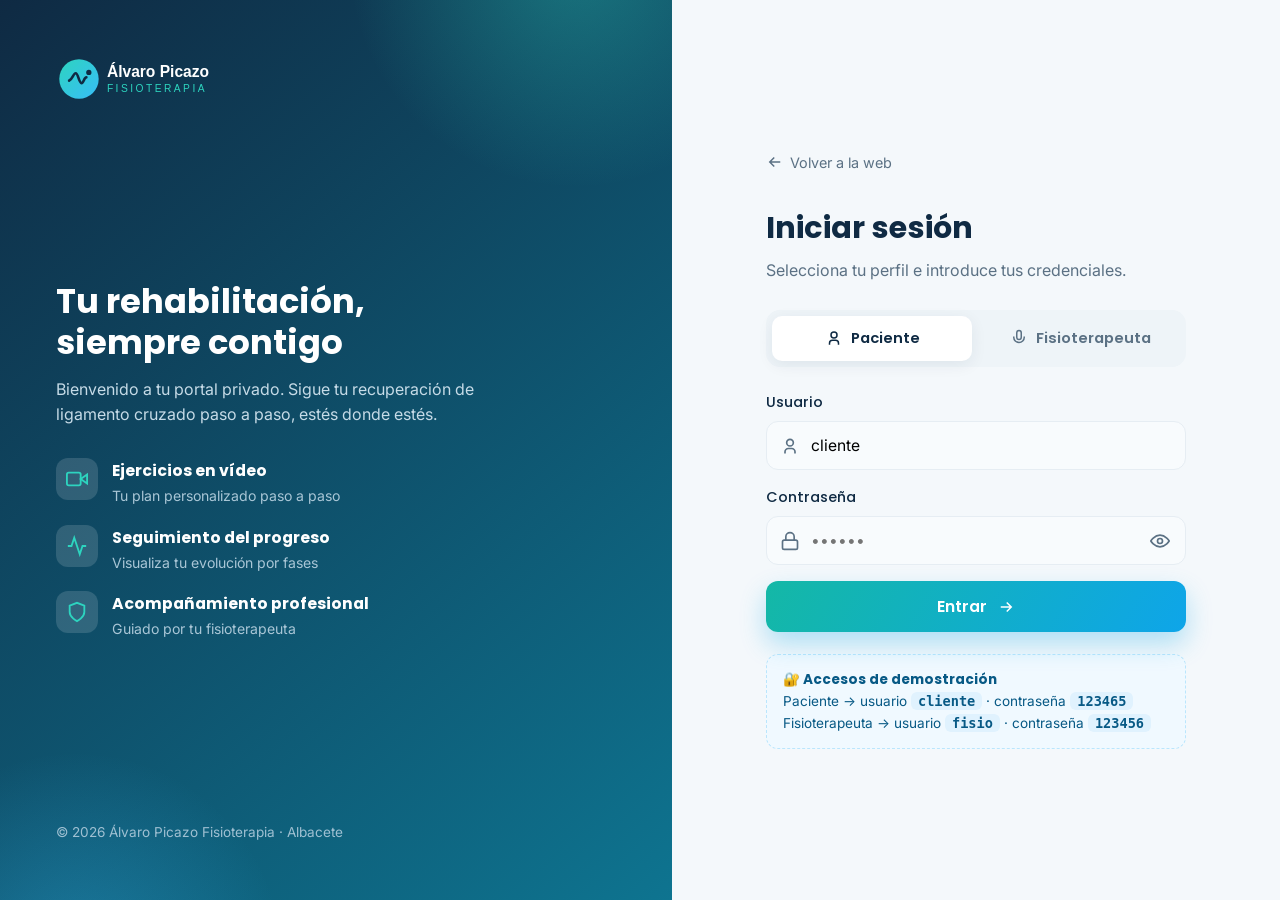
==== admin.html @ 6f391c66 "Web profesional + Portal del paciente para Álvaro Picazo Fisioterapia - Landing moderna y responsive" ====
<!DOCTYPE html>
<html lang="es">
<head>
  <meta charset="UTF-8" />
  <meta name="viewport" content="width=device-width, initial-scale=1.0" />
  <title>Panel del Fisioterapeuta | Álvaro Picazo</title>
  <meta name="robots" content="noindex, nofollow" />
  <link rel="icon" type="image/svg+xml" href="img/favicon.svg" />
  <meta name="theme-color" content="#0f2a43" />
  <link rel="preconnect" href="https://fonts.googleapis.com" />
  <link rel="preconnect" href="https://fonts.gstatic.com" crossorigin />
  <link href="https://fonts.googleapis.com/css2?family=Inter:wght@400;500;600&family=Poppins:wght@500;600;700;800&display=swap" rel="stylesheet" />
  <link rel="stylesheet" href="css/portal.css" />
</head>
<body>
  <div class="sidebar-back" id="sidebarBack"></div>
  <div class="app">
    <!-- ===== Sidebar ===== -->
    <aside class="sidebar" id="sidebar">
      <a href="index.html" class="brand"><img src="img/logo-light.svg" alt="Álvaro Picazo Fisioterapia" /></a>
      <nav class="side-nav" id="sideNav">
        <button data-view="resumen" class="active">
          <svg viewBox="0 0 24 24" fill="none" stroke="currentColor" stroke-width="2"><rect x="3" y="3" width="7" height="9"/><rect x="14" y="3" width="7" height="5"/><rect x="14" y="12" width="7" height="9"/><rect x="3" y="16" width="7" height="5"/></svg>
          Panel general
        </button>
        <button data-view="pacientes">
          <svg viewBox="0 0 24 24" fill="none" stroke="currentColor" stroke-width="2"><path d="M17 21v-2a4 4 0 00-4-4H5a4 4 0 00-4 4v2"/><circle cx="9" cy="7" r="4"/><path d="M23 21v-2a4 4 0 00-3-3.87M16 3.13a4 4 0 010 7.75"/></svg>
          Pacientes
        </button>
        <button data-view="videos">
          <svg viewBox="0 0 24 24" fill="none" stroke="currentColor" stroke-width="2"><path d="M23 7l-7 5 7 5V7z"/><rect x="1" y="5" width="15" height="14" rx="2"/></svg>
          Vídeos / ejercicios
        </button>
        <button data-view="mensajes">
          <svg viewBox="0 0 24 24" fill="none" stroke="currentColor" stroke-width="2"><path d="M21 15a2 2 0 01-2 2H7l-4 4V5a2 2 0 012-2h14a2 2 0 012 2z"/></svg>
          Mensajes
        </button>
      </nav>
      <div class="side-foot">
        <div class="side-user">
          <div class="av" id="userAv">A</div>
          <div><strong id="userName">Álvaro</strong><span id="userLabel">Fisioterapeuta</span></div>
        </div>
        <button class="logout-btn" id="logoutBtn">
          <svg viewBox="0 0 24 24" fill="none" stroke="currentColor" stroke-width="2"><path d="M9 21H5a2 2 0 01-2-2V5a2 2 0 012-2h4M16 17l5-5-5-5M21 12H9"/></svg>
          Cerrar sesión
        </button>
      </div>
    </aside>

    <!-- ===== Main ===== -->
    <main class="main">
      <div class="topbar">
        <div style="display:flex;align-items:center;gap:14px;">
          <button class="mobile-toggle" id="mobileToggle" aria-label="Menú">
            <svg viewBox="0 0 24 24" fill="none" stroke="currentColor" stroke-width="2"><path d="M3 12h18M3 6h18M3 18h18"/></svg>
          </button>
          <div>
            <h1 id="viewTitle">Panel general</h1>
            <span class="greet" id="greet">Bienvenido</span>
          </div>
        </div>
        <div class="topbar-actions">
          <button class="btn btn--light btn--sm" id="resetBtn" title="Restaurar datos de demostración">
            <svg viewBox="0 0 24 24" fill="none" stroke="currentColor" stroke-width="2" style="width:16px;height:16px;"><path d="M23 4v6h-6M1 20v-6h6"/><path d="M3.5 9a9 9 0 0114.9-3.4L23 10M1 14l4.6 4.4A9 9 0 0020.5 15"/></svg>
            Restaurar demo
          </button>
        </div>
      </div>

      <!-- ===== Vista: Panel general ===== -->
      <section class="view active" id="view-resumen">
        <div class="grid grid-4" style="margin-bottom:20px;">
          <div class="stat-card">
            <div class="sc-ic"><svg viewBox="0 0 24 24" fill="none" stroke-width="2"><path d="M17 21v-2a4 4 0 00-4-4H5a4 4 0 00-4 4v2"/><circle cx="9" cy="7" r="4"/></svg></div>
            <div class="sc-val" id="kpiPatients">0</div>
            <div class="sc-label">Pacientes activos</div>
          </div>
          <div class="stat-card alt3">
            <div class="sc-ic"><svg viewBox="0 0 24 24" fill="none" stroke-width="2"><path d="M23 7l-7 5 7 5V7z"/><rect x="1" y="5" width="15" height="14" rx="2"/></svg></div>
            <div class="sc-val" id="kpiVideos">0</div>
            <div class="sc-label">Vídeos publicados</div>
          </div>
          <div class="stat-card alt">
            <div class="sc-ic"><svg viewBox="0 0 24 24" fill="none" stroke-width="2"><rect x="3" y="4" width="18" height="18" rx="2"/><path d="M16 2v4M8 2v4M3 10h18"/></svg></div>
            <div class="sc-val" id="kpiSessions">0</div>
            <div class="sc-label">Sesiones esta semana</div>
          </div>
          <div class="stat-card alt2">
            <div class="sc-ic"><svg viewBox="0 0 24 24" fill="none" stroke-width="2"><path d="M22 11.08V12a10 10 0 11-5.93-9.14"/><path d="M22 4L12 14.01l-3-3"/></svg></div>
            <div class="sc-val" id="kpiNew">0</div>
            <div class="sc-label">Altas próximas</div>
          </div>
        </div>

        <div class="panel">
          <div class="panel-head">
            <div><h3>Pacientes recientes</h3><span class="panel-sub">Seguimiento de la actividad</span></div>
            <button class="btn btn--primary btn--sm" data-goto="videos">+ Subir vídeo</button>
          </div>
          <div style="overflow-x:auto;">
            <table class="tbl" id="recentTable">
              <thead><tr><th>Paciente</th><th>Lesión</th><th>Fase</th><th>Progreso</th><th>Estado</th></tr></thead>
              <tbody></tbody>
            </table>
          </div>
        </div>
      </section>

      <!-- ===== Vista: Pacientes ===== -->
      <section class="view" id="view-pacientes">
        <div class="panel">
          <div class="panel-head"><h3>Todos los pacientes</h3></div>
          <div style="overflow-x:auto;">
            <table class="tbl" id="patientsTable">
              <thead><tr><th>Paciente</th><th>Lesión</th><th>Fase</th><th>Progreso</th><th>Última visita</th><th>Estado</th></tr></thead>
              <tbody></tbody>
            </table>
          </div>
        </div>
      </section>

      <!-- ===== Vista: Vídeos ===== -->
      <section class="view" id="view-videos">
        <div class="grid grid-2" style="align-items:start;">
          <div class="panel">
            <h3>Subir nuevo ejercicio</h3>
            <p class="panel-sub">Sube un vídeo desde tu dispositivo o enlaza uno de YouTube.</p>

            <div class="frm">
              <label>Fuente del vídeo</label>
              <div class="filters" id="srcTabs" style="margin-bottom:16px;">
                <button type="button" class="active" data-src="youtube">YouTube</button>
                <button type="button" data-src="file">Subir archivo</button>
                <button type="button" data-src="url">Enlace directo</button>
              </div>

              <div id="srcYoutube">
                <label>ID o URL de YouTube</label>
                <input type="text" id="ytInput" placeholder="https://youtube.com/watch?v=XXXX o el ID" />
              </div>
              <div id="srcFile" style="display:none;">
                <div class="upload-zone" id="uploadZone">
                  <svg viewBox="0 0 24 24" fill="none" stroke-width="2"><path d="M21 15v4a2 2 0 01-2 2H5a2 2 0 01-2-2v-4M17 8l-5-5-5 5M12 3v12"/></svg>
                  <strong>Haz clic o arrastra un vídeo aquí</strong>
                  <span id="fileName">MP4, WebM · máx. recomendado 50 MB</span>
                  <input type="file" id="fileInput" accept="video/*" hidden />
                </div>
              </div>
              <div id="srcUrl" style="display:none;">
                <label>URL del vídeo (.mp4)</label>
                <input type="text" id="urlInput" placeholder="https://.../ejercicio.mp4" />
              </div>

              <label style="margin-top:16px;">Título del ejercicio</label>
              <input type="text" id="vTitle" placeholder="Ej. Sentadilla parcial con apoyo" />

              <div class="form-row">
                <div>
                  <label>Fase</label>
                  <select id="vPhase">
                    <option value="1">Fase 1 — Aguda / preoperatoria</option>
                    <option value="2">Fase 2 — Recuperación temprana</option>
                    <option value="3">Fase 3 — Fortalecimiento</option>
                    <option value="4">Fase 4 — Vuelta al deporte</option>
                  </select>
                </div>
                <div>
                  <label>Categoría</label>
                  <select id="vCategory">
                    <option>Movilidad</option><option>Fuerza</option>
                    <option>Propiocepción</option><option>Pliometría</option>
                    <option>Estiramiento</option><option>Cardio</option>
                  </select>
                </div>
              </div>
              <div class="form-row">
                <div><label>Duración</label><input type="text" id="vDuration" placeholder="Ej. 5 min" /></div>
                <div><label>Series / repeticiones</label><input type="text" id="vReps" placeholder="Ej. 3 series x 12 rep" /></div>
              </div>

              <label>Descripción</label>
              <textarea id="vDesc" placeholder="Indicaciones para el paciente..."></textarea>

              <button class="btn btn--primary btn--block" id="publishBtn">
                <svg viewBox="0 0 24 24" fill="none" stroke="currentColor" stroke-width="2"><path d="M12 5v14M5 12h14"/></svg>
                Publicar ejercicio
              </button>
            </div>
          </div>

          <div class="panel">
            <div class="panel-head"><h3>Vídeos publicados</h3><span class="pill info" id="videoCount">0</span></div>
            <div class="notice">
              <svg viewBox="0 0 24 24" fill="none" stroke-width="2"><circle cx="12" cy="12" r="10"/><path d="M12 16v-4M12 8h.01"/></svg>
              <span>Los vídeos subidos como <strong>archivo</strong> se guardan en este navegador (demo). Para producción se conectaría un servidor o almacenamiento en la nube.</span>
            </div>
            <div class="ex-grid" id="adminVideos" style="grid-template-columns:1fr;"></div>
          </div>
        </div>
      </section>

      <!-- ===== Vista: Mensajes ===== -->
      <section class="view" id="view-mensajes">
        <div class="panel">
          <div class="panel-head"><h3>Conversación con María García</h3><span class="pill ok">Paciente activa</span></div>
          <div id="chatBox" style="display:flex;flex-direction:column;gap:12px;max-height:420px;overflow-y:auto;padding:6px 0;margin-bottom:18px;"></div>
          <div style="display:flex;gap:10px;">
            <input type="text" id="chatInput" placeholder="Responder al paciente..." style="flex:1;padding:13px 15px;border:1.5px solid var(--line);border-radius:12px;font-family:inherit;background:#f8fbfd;" />
            <button class="btn btn--primary" id="chatSend">Enviar</button>
          </div>
        </div>
      </section>
    </main>
  </div>

  <!-- Modal de vídeo -->
  <div class="modal-back" id="videoModal">
    <div class="modal">
      <div class="modal-head">
        <h3 id="modalTitle">Ejercicio</h3>
        <button class="modal-close" id="modalClose" aria-label="Cerrar"><svg viewBox="0 0 24 24" fill="none" stroke="currentColor" stroke-width="2"><path d="M18 6L6 18M6 6l12 12"/></svg></button>
      </div>
      <div class="modal-body">
        <div class="modal-video" id="modalVideo"></div>
        <p id="modalDesc" style="color:var(--muted);"></p>
        <div class="ex-meta" id="modalMeta" style="margin-top:14px;"></div>
      </div>
    </div>
  </div>

  <div class="toast" id="toast"><svg viewBox="0 0 24 24" fill="none" stroke-width="2"><path d="M20 6L9 17l-5-5"/></svg><span id="toastMsg">Guardado</span></div>

  <script src="js/portal-data.js"></script>
  <script src="js/portal-ui.js"></script>
  <script src="js/admin.js"></script>
</body>
</html>
---- css/portal.css ----
/* ===========================================================
   Portal del paciente — Estilos
   =========================================================== */
:root {
  --navy: #0f2a43;
  --teal: #14b8a6;
  --teal-600: #0d9488;
  --sky: #0ea5e9;
  --accent: #f97316;
  --ink: #0f2a43;
  --muted: #5b7184;
  --line: #e6edf3;
  --bg: #f4f8fb;
  --card: #ffffff;
  --shadow-sm: 0 4px 16px rgba(15,42,67,.07);
  --shadow-md: 0 14px 40px rgba(15,42,67,.12);
  --radius: 16px;
  --grad: linear-gradient(120deg, var(--teal), var(--sky));
  --grad-dark: linear-gradient(140deg, #0f2a43, #0e7490);
  --ease: cubic-bezier(.22,1,.36,1);
}
* { margin: 0; padding: 0; box-sizing: border-box; }
body {
  font-family: 'Inter', system-ui, -apple-system, Segoe UI, Roboto, Arial, sans-serif;
  color: var(--ink); background: var(--bg); line-height: 1.6;
}
h1,h2,h3,h4 { font-family: 'Poppins', system-ui, sans-serif; color: var(--navy); }
a { color: inherit; text-decoration: none; }
img, svg { display: block; max-width: 100%; }
button { font-family: inherit; cursor: pointer; }

/* ---------- LOGIN ---------- */
.login-wrap {
  min-height: 100vh; display: grid; grid-template-columns: 1.05fr .95fr;
}
.login-aside {
  background: var(--grad-dark); color: #fff; position: relative; overflow: hidden;
  padding: 56px; display: flex; flex-direction: column; justify-content: space-between;
}
.login-aside::before {
  content: ""; position: absolute; inset: -30% -20% auto auto; width: 460px; height: 460px;
  background: radial-gradient(circle, rgba(45,212,191,.35), transparent 70%); border-radius: 50%;
}
.login-aside::after {
  content: ""; position: absolute; inset: auto auto -30% -20%; width: 420px; height: 420px;
  background: radial-gradient(circle, rgba(56,189,248,.3), transparent 70%); border-radius: 50%;
}
.login-aside .la-top, .login-aside .la-mid, .login-aside .la-bottom { position: relative; z-index: 1; }
.login-aside .brand img { height: 46px; }
.login-aside h2 { color: #fff; font-size: 2.1rem; margin-bottom: 14px; line-height: 1.2; }
.login-aside p { color: #c6dbe7; max-width: 420px; }
.la-features { display: grid; gap: 16px; margin-top: 30px; }
.la-features li { display: flex; gap: 14px; align-items: flex-start; }
.la-features .lf-ic {
  width: 42px; height: 42px; border-radius: 12px; background: rgba(255,255,255,.14);
  display: grid; place-items: center; flex: none;
}
.la-features svg { width: 22px; height: 22px; stroke: #2dd4bf; }
.la-features strong { display: block; color: #fff; font-family: 'Poppins',sans-serif; font-size: .98rem; }
.la-features span { color: #a9c6d6; font-size: .88rem; }
.la-bottom { font-size: .85rem; color: #9fc0d2; }

.login-main { display: grid; place-items: center; padding: 40px 24px; }
.login-card { width: 100%; max-width: 420px; }
.login-card .back { display: inline-flex; align-items: center; gap: 6px; color: var(--muted); font-size: .9rem; margin-bottom: 30px; }
.login-card .back:hover { color: var(--teal-600); }
.login-card .back svg { width: 18px; height: 18px; }
.login-card h1 { font-size: 1.9rem; margin-bottom: 6px; }
.login-card .sub { color: var(--muted); margin-bottom: 26px; }

.role-tabs { display: grid; grid-template-columns: 1fr 1fr; gap: 8px; background: #eef4f8; padding: 6px; border-radius: 14px; margin-bottom: 24px; }
.role-tabs button {
  border: 0; background: transparent; padding: 12px; border-radius: 10px;
  font-family: 'Poppins',sans-serif; font-weight: 600; font-size: .92rem; color: var(--muted);
  display: flex; align-items: center; justify-content: center; gap: 8px; transition: .25s;
}
.role-tabs button svg { width: 18px; height: 18px; }
.role-tabs button.active { background: #fff; color: var(--navy); box-shadow: var(--shadow-sm); }

.field { margin-bottom: 16px; }
.field label { display: block; font-weight: 500; font-size: .9rem; margin-bottom: 7px; font-family: 'Poppins',sans-serif; }
.input-wrap { position: relative; }
.input-wrap svg.ic { position: absolute; left: 14px; top: 50%; transform: translateY(-50%); width: 20px; height: 20px; stroke: var(--muted); }
.field input {
  width: 100%; padding: 14px 14px 14px 44px; border: 1.5px solid var(--line); border-radius: 12px;
  font-family: inherit; font-size: .98rem; background: #f8fbfd; transition: .25s;
}
.field input:focus { outline: none; border-color: var(--teal); background: #fff; box-shadow: 0 0 0 4px rgba(20,184,166,.12); }
.toggle-pass { position: absolute; right: 12px; top: 50%; transform: translateY(-50%); background: none; border: 0; color: var(--muted); padding: 4px; }
.toggle-pass svg { width: 20px; height: 20px; }

.login-error {
  display: none; background: #fef2f2; color: #b91c1c; border: 1px solid #fecaca;
  padding: 12px 14px; border-radius: 12px; font-size: .9rem; margin-bottom: 16px;
}
.login-error.show { display: block; animation: shake .4s; }
@keyframes shake { 0%,100%{transform:translateX(0);} 25%{transform:translateX(-6px);} 75%{transform:translateX(6px);} }

.btn {
  display: inline-flex; align-items: center; justify-content: center; gap: 10px;
  font-family: 'Poppins',sans-serif; font-weight: 600; font-size: .98rem;
  padding: 14px 24px; border-radius: 12px; border: none; transition: .25s var(--ease);
}
.btn--primary { background: var(--grad); color: #fff; box-shadow: 0 12px 26px rgba(14,165,233,.3); }
.btn--primary:hover { transform: translateY(-2px); box-shadow: 0 16px 32px rgba(14,165,233,.4); }
.btn--block { width: 100%; }
.btn svg { width: 18px; height: 18px; }
.btn--light { background: #eef4f8; color: var(--navy); }
.btn--light:hover { background: #e2ebf1; }
.btn--sm { padding: 9px 16px; font-size: .88rem; }
.btn--danger { background: #fef2f2; color: #b91c1c; }
.btn--danger:hover { background: #fee2e2; }

.demo-hint { margin-top: 22px; background: #f0f9ff; border: 1px dashed #bae6fd; border-radius: 12px; padding: 14px 16px; font-size: .85rem; color: #075985; }
.demo-hint strong { font-family: 'Poppins',sans-serif; }
.demo-hint code { background: #e0f2fe; padding: 1px 7px; border-radius: 6px; font-weight: 600; }

/* ---------- APP SHELL (dashboards) ---------- */
.app { min-height: 100vh; display: grid; grid-template-columns: 270px 1fr; }
.sidebar {
  background: var(--navy); color: #aac3d3; padding: 24px 18px; display: flex; flex-direction: column;
  position: sticky; top: 0; height: 100vh;
}
.sidebar .brand { display: flex; align-items: center; margin-bottom: 30px; padding: 0 8px; }
.sidebar .brand img { height: 40px; }
.side-nav { display: grid; gap: 6px; }
.side-nav button {
  display: flex; align-items: center; gap: 13px; width: 100%; text-align: left;
  background: transparent; border: 0; color: #aac3d3; padding: 12px 14px; border-radius: 12px;
  font-family: 'Poppins',sans-serif; font-weight: 500; font-size: .95rem; transition: .22s;
}
.side-nav button svg { width: 20px; height: 20px; flex: none; }
.side-nav button:hover { background: rgba(255,255,255,.06); color: #fff; }
.side-nav button.active { background: var(--grad); color: #fff; box-shadow: 0 10px 22px rgba(14,165,233,.3); }
.side-foot { margin-top: auto; padding-top: 20px; }
.side-user { display: flex; align-items: center; gap: 12px; padding: 12px 10px; border-top: 1px solid rgba(255,255,255,.1); margin-bottom: 10px; }
.side-user .av { width: 40px; height: 40px; border-radius: 50%; background: var(--grad); display: grid; place-items: center; color: #fff; font-family: 'Poppins',sans-serif; font-weight: 700; flex: none; }
.side-user strong { display: block; color: #fff; font-size: .92rem; font-family: 'Poppins',sans-serif; }
.side-user span { font-size: .78rem; }
.logout-btn { display: flex; align-items: center; gap: 10px; width: 100%; justify-content: center; background: rgba(255,255,255,.06); color: #fff; border: 0; padding: 12px; border-radius: 12px; font-family: 'Poppins',sans-serif; font-weight: 500; transition: .22s; }
.logout-btn:hover { background: rgba(239,68,68,.2); color: #fecaca; }
.logout-btn svg { width: 18px; height: 18px; }

.main { padding: 28px 36px 60px; overflow-x: hidden; }
.topbar { display: flex; align-items: center; justify-content: space-between; gap: 16px; margin-bottom: 30px; flex-wrap: wrap; }
.topbar h1 { font-size: 1.7rem; }
.topbar .greet { color: var(--muted); font-size: .95rem; }
.topbar-actions { display: flex; align-items: center; gap: 12px; }
.mobile-toggle { display: none; background: var(--card); border: 1px solid var(--line); width: 44px; height: 44px; border-radius: 12px; align-items: center; justify-content: center; }
.mobile-toggle svg { width: 22px; height: 22px; stroke: var(--navy); }

.view { display: none; animation: fade .4s var(--ease); }
.view.active { display: block; }
@keyframes fade { from { opacity: 0; transform: translateY(12px); } to { opacity: 1; transform: none; } }

/* cards & grids */
.grid { display: grid; gap: 20px; }
.grid-3 { grid-template-columns: repeat(3, 1fr); }
.grid-4 { grid-template-columns: repeat(4, 1fr); }
.grid-2 { grid-template-columns: repeat(2, 1fr); }
.panel { background: var(--card); border: 1px solid var(--line); border-radius: var(--radius); padding: 24px; box-shadow: var(--shadow-sm); }
.panel h3 { font-size: 1.15rem; margin-bottom: 4px; }
.panel .panel-sub { color: var(--muted); font-size: .9rem; margin-bottom: 18px; }
.panel-head { display: flex; justify-content: space-between; align-items: center; gap: 12px; margin-bottom: 18px; flex-wrap: wrap; }
.panel-head h3 { margin: 0; }

/* stat cards */
.stat-card { background: var(--card); border: 1px solid var(--line); border-radius: var(--radius); padding: 22px; box-shadow: var(--shadow-sm); position: relative; overflow: hidden; transition: transform .3s var(--ease), box-shadow .3s; }
.stat-card:hover { transform: translateY(-5px); box-shadow: var(--shadow-md); }
.stat-card .sc-ic { width: 48px; height: 48px; border-radius: 13px; background: var(--grad); display: grid; place-items: center; margin-bottom: 14px; }
.stat-card .sc-ic svg { width: 24px; height: 24px; stroke: #fff; }
.stat-card .sc-val { font-family: 'Poppins',sans-serif; font-size: 2rem; font-weight: 700; color: var(--navy); line-height: 1; }
.stat-card .sc-label { color: var(--muted); font-size: .9rem; margin-top: 6px; }
.stat-card.alt .sc-ic { background: linear-gradient(120deg,#f97316,#fb923c); }
.stat-card.alt2 .sc-ic { background: linear-gradient(120deg,#8b5cf6,#a78bfa); }
.stat-card.alt3 .sc-ic { background: linear-gradient(120deg,#10b981,#34d399); }

/* progress ring */
.ring-wrap { display: flex; align-items: center; gap: 24px; }
.ring { position: relative; width: 140px; height: 140px; flex: none; }
.ring svg { transform: rotate(-90deg); }
.ring .ring-bg { fill: none; stroke: #e6edf3; stroke-width: 12; }
.ring .ring-fg { fill: none; stroke: url(#ringGrad); stroke-width: 12; stroke-linecap: round; transition: stroke-dashoffset 1.4s var(--ease); }
.ring .ring-val { position: absolute; inset: 0; display: grid; place-items: center; font-family: 'Poppins',sans-serif; font-weight: 700; font-size: 1.8rem; color: var(--navy); }

/* phase timeline */
.phases { display: grid; gap: 14px; }
.phase { display: flex; gap: 16px; align-items: flex-start; padding: 16px; border: 1px solid var(--line); border-radius: 14px; transition: .25s; }
.phase .ph-num { width: 38px; height: 38px; border-radius: 11px; display: grid; place-items: center; flex: none; font-family: 'Poppins',sans-serif; font-weight: 700; background: #eef4f8; color: var(--muted); }
.phase.done .ph-num { background: linear-gradient(120deg,#10b981,#34d399); color: #fff; }
.phase.current { border-color: var(--teal); background: #f0fdfa; }
.phase.current .ph-num { background: var(--grad); color: #fff; }
.phase h4 { font-size: 1.02rem; margin-bottom: 2px; }
.phase p { color: var(--muted); font-size: .88rem; }
.phase .ph-status { margin-left: auto; font-size: .78rem; font-weight: 600; padding: 4px 10px; border-radius: 999px; align-self: center; white-space: nowrap; }
.ph-status.s-done { background: #ecfdf5; color: #059669; }
.ph-status.s-current { background: #e0f2fe; color: #0369a1; }
.ph-status.s-todo { background: #f1f5f9; color: #64748b; }

/* exercise / video cards */
.ex-grid { display: grid; grid-template-columns: repeat(3, 1fr); gap: 20px; }
.ex-card { background: var(--card); border: 1px solid var(--line); border-radius: var(--radius); overflow: hidden; box-shadow: var(--shadow-sm); transition: transform .3s var(--ease), box-shadow .3s; display: flex; flex-direction: column; }
.ex-card:hover { transform: translateY(-6px); box-shadow: var(--shadow-md); }
.ex-thumb { position: relative; aspect-ratio: 16/9; background: var(--grad-dark); display: grid; place-items: center; overflow: hidden; }
.ex-thumb img, .ex-thumb video { width: 100%; height: 100%; object-fit: cover; }
.ex-thumb iframe { width: 100%; height: 100%; border: 0; }
.ex-play { width: 56px; height: 56px; border-radius: 50%; background: rgba(255,255,255,.92); display: grid; place-items: center; position: absolute; box-shadow: var(--shadow-md); transition: transform .3s; }
.ex-card:hover .ex-play { transform: scale(1.1); }
.ex-play svg { width: 24px; height: 24px; fill: var(--teal-600); margin-left: 3px; }
.ex-tag { position: absolute; top: 12px; left: 12px; background: rgba(15,42,67,.78); color: #fff; font-size: .72rem; font-weight: 600; padding: 5px 10px; border-radius: 999px; backdrop-filter: blur(4px); }
.ex-body { padding: 16px 18px; flex: 1; display: flex; flex-direction: column; }
.ex-body h4 { font-size: 1.02rem; margin-bottom: 6px; }
.ex-body p { color: var(--muted); font-size: .87rem; flex: 1; }
.ex-meta { display: flex; align-items: center; gap: 14px; margin-top: 12px; font-size: .8rem; color: var(--muted); }
.ex-meta span { display: inline-flex; align-items: center; gap: 5px; }
.ex-meta svg { width: 15px; height: 15px; stroke: var(--teal-600); }
.ex-actions { display: flex; gap: 8px; margin-top: 14px; }

/* progress bar */
.bar { height: 10px; background: #eef4f8; border-radius: 999px; overflow: hidden; }
.bar span { display: block; height: 100%; background: var(--grad); border-radius: 999px; transition: width 1.2s var(--ease); }

/* table */
.tbl { width: 100%; border-collapse: collapse; }
.tbl th { text-align: left; font-family: 'Poppins',sans-serif; font-size: .8rem; text-transform: uppercase; letter-spacing: .5px; color: var(--muted); padding: 12px 14px; border-bottom: 2px solid var(--line); }
.tbl td { padding: 14px; border-bottom: 1px solid var(--line); font-size: .92rem; }
.tbl tr:last-child td { border-bottom: 0; }
.tbl tr:hover td { background: #f8fbfd; }
.pill { display: inline-flex; align-items: center; gap: 6px; font-size: .78rem; font-weight: 600; padding: 4px 11px; border-radius: 999px; }
.pill.ok { background: #ecfdf5; color: #059669; }
.pill.warn { background: #fffbeb; color: #b45309; }
.pill.info { background: #eff6ff; color: #1d4ed8; }

/* progress chart (bars) */
.chart { display: flex; align-items: flex-end; gap: 12px; height: 200px; padding-top: 10px; }
.chart .col { flex: 1; display: flex; flex-direction: column; align-items: center; gap: 8px; height: 100%; justify-content: flex-end; }
.chart .col .b { width: 100%; max-width: 42px; border-radius: 8px 8px 0 0; background: var(--grad); transition: height 1.2s var(--ease); position: relative; }
.chart .col .b::after { content: attr(data-v); position: absolute; top: -22px; left: 50%; transform: translateX(-50%); font-size: .78rem; font-weight: 600; color: var(--navy); }
.chart .col small { color: var(--muted); font-size: .76rem; }

/* form / upload */
.upload-zone { border: 2px dashed #bcd3e0; border-radius: 16px; padding: 36px; text-align: center; background: #f8fbfd; transition: .25s; cursor: pointer; }
.upload-zone:hover, .upload-zone.drag { border-color: var(--teal); background: #f0fdfa; }
.upload-zone svg { width: 46px; height: 46px; stroke: var(--teal-600); margin: 0 auto 12px; }
.upload-zone strong { font-family: 'Poppins',sans-serif; display: block; color: var(--navy); }
.upload-zone span { color: var(--muted); font-size: .88rem; }
.form-row { display: grid; grid-template-columns: 1fr 1fr; gap: 16px; }
.frm label { display: block; font-weight: 500; font-size: .9rem; margin-bottom: 7px; font-family: 'Poppins',sans-serif; }
.frm input, .frm select, .frm textarea { width: 100%; padding: 12px 14px; border: 1.5px solid var(--line); border-radius: 11px; font-family: inherit; font-size: .95rem; background: #f8fbfd; transition: .25s; margin-bottom: 16px; }
.frm input:focus, .frm select:focus, .frm textarea:focus { outline: none; border-color: var(--teal); background: #fff; box-shadow: 0 0 0 4px rgba(20,184,166,.12); }
.frm textarea { resize: vertical; min-height: 90px; }

/* segmented filter */
.filters { display: flex; gap: 8px; flex-wrap: wrap; margin-bottom: 22px; }
.filters button { background: var(--card); border: 1px solid var(--line); padding: 8px 16px; border-radius: 999px; font-size: .88rem; font-weight: 500; color: var(--muted); transition: .22s; }
.filters button.active { background: var(--navy); color: #fff; border-color: var(--navy); }

/* toast */
.toast { position: fixed; right: 24px; bottom: 24px; background: var(--navy); color: #fff; padding: 14px 20px; border-radius: 12px; box-shadow: var(--shadow-md); display: flex; align-items: center; gap: 10px; transform: translateY(120%); opacity: 0; transition: .4s var(--ease); z-index: 2000; font-size: .92rem; }
.toast.show { transform: none; opacity: 1; }
.toast svg { width: 20px; height: 20px; stroke: #2dd4bf; }

/* modal */
.modal-back { position: fixed; inset: 0; background: rgba(15,42,67,.55); backdrop-filter: blur(4px); display: none; place-items: center; z-index: 1500; padding: 20px; }
.modal-back.show { display: grid; animation: fade .3s; }
.modal { background: #fff; border-radius: 20px; width: 100%; max-width: 760px; max-height: 90vh; overflow: auto; box-shadow: var(--shadow-md); }
.modal-head { display: flex; justify-content: space-between; align-items: center; padding: 20px 24px; border-bottom: 1px solid var(--line); position: sticky; top: 0; background: #fff; z-index: 1; }
.modal-head h3 { font-size: 1.2rem; }
.modal-close { background: #eef4f8; border: 0; width: 38px; height: 38px; border-radius: 10px; display: grid; place-items: center; }
.modal-close svg { width: 20px; height: 20px; stroke: var(--navy); }
.modal-body { padding: 24px; }
.modal-video { aspect-ratio: 16/9; background: #000; border-radius: 14px; overflow: hidden; margin-bottom: 18px; }
.modal-video iframe, .modal-video video { width: 100%; height: 100%; border: 0; }

.empty { text-align: center; padding: 50px 20px; color: var(--muted); }
.empty svg { width: 60px; height: 60px; stroke: #cbd5e1; margin: 0 auto 14px; }

.notice { background: #f0f9ff; border: 1px solid #bae6fd; color: #075985; border-radius: 12px; padding: 14px 16px; font-size: .88rem; margin-bottom: 20px; display: flex; gap: 10px; align-items: flex-start; }
.notice svg { width: 20px; height: 20px; stroke: #0284c7; flex: none; margin-top: 1px; }

/* responsive */
@media (max-width: 980px) {
  .login-wrap { grid-template-columns: 1fr; }
  .login-aside { display: none; }
  .grid-4 { grid-template-columns: 1fr 1fr; }
  .grid-3, .ex-grid { grid-template-columns: 1fr 1fr; }
  .grid-2 { grid-template-columns: 1fr; }
}
@media (max-width: 820px) {
  .app { grid-template-columns: 1fr; }
  .sidebar {
    position: fixed; left: 0; top: 0; bottom: 0; width: 270px; z-index: 1200;
    transform: translateX(-100%); transition: transform .3s var(--ease); height: 100vh;
  }
  .sidebar.open { transform: none; }
  .sidebar-back { position: fixed; inset: 0; background: rgba(15,42,67,.5); z-index: 1100; display: none; }
  .sidebar-back.show { display: block; }
  .mobile-toggle { display: flex; }
  .main { padding: 20px; }
}
@media (max-width: 560px) {
  .grid-4, .grid-3, .ex-grid { grid-template-columns: 1fr; }
  .form-row { grid-template-columns: 1fr; }
  .login-main { padding: 28px 18px; }
  .login-aside { padding: 36px; }
  .ring-wrap { flex-direction: column; text-align: center; }
}
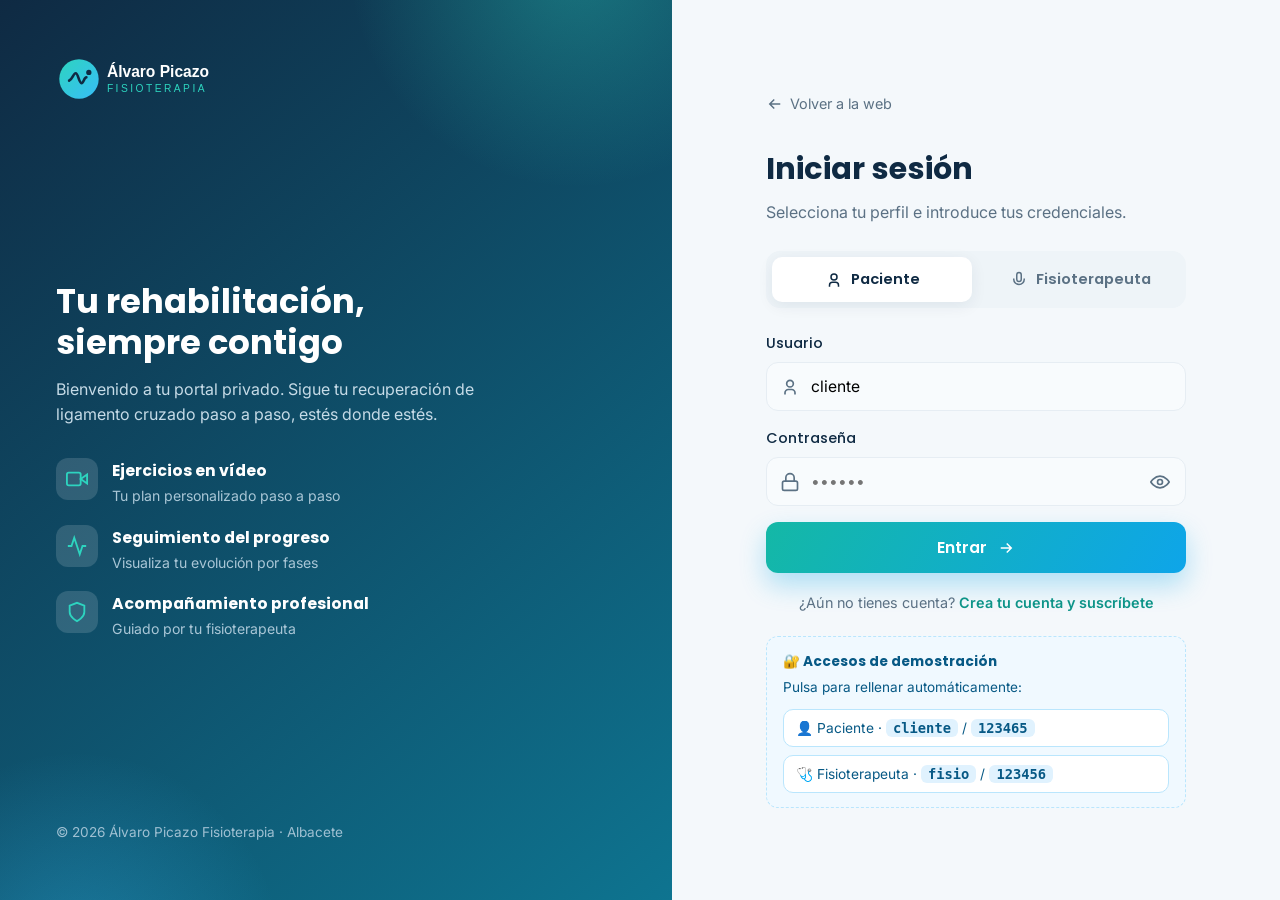
==== commit 9bb6853f: "Mejoras: registro+pago (150€/mes), tarifas, FAQ y animaciones dinámicas - Registro de pacientes con " ====
--- a/admin.html
+++ b/admin.html
@@ -203,7 +203,10 @@
       <!-- ===== Vista: Mensajes ===== -->
       <section class="view" id="view-mensajes">
         <div class="panel">
-          <div class="panel-head"><h3>Conversación con María García</h3><span class="pill ok">Paciente activa</span></div>
+          <div class="panel-head">
+            <h3>Mensajes con pacientes</h3>
+            <select id="chatPatient" style="padding:10px 14px;border:1.5px solid var(--line);border-radius:11px;font-family:inherit;background:#f8fbfd;font-size:.92rem;"></select>
+          </div>
           <div id="chatBox" style="display:flex;flex-direction:column;gap:12px;max-height:420px;overflow-y:auto;padding:6px 0;margin-bottom:18px;"></div>
           <div style="display:flex;gap:10px;">
             <input type="text" id="chatInput" placeholder="Responder al paciente..." style="flex:1;padding:13px 15px;border:1.5px solid var(--line);border-radius:12px;font-family:inherit;background:#f8fbfd;" />
--- a/css/portal.css
+++ b/css/portal.css
@@ -114,6 +114,9 @@
 .demo-hint { margin-top: 22px; background: #f0f9ff; border: 1px dashed #bae6fd; border-radius: 12px; padding: 14px 16px; font-size: .85rem; color: #075985; }
 .demo-hint strong { font-family: 'Poppins',sans-serif; }
 .demo-hint code { background: #e0f2fe; padding: 1px 7px; border-radius: 6px; font-weight: 600; }
+.demo-fill { width: 100%; text-align: left; background: #fff; border: 1px solid #bae6fd; border-radius: 10px; padding: 10px 12px; font-family: inherit; font-size: .86rem; color: #075985; transition: .2s; }
+.demo-fill:hover { background: #e0f2fe; transform: translateY(-1px); }
+.demo-fill code { pointer-events: none; }
 
 /* ---------- APP SHELL (dashboards) ---------- */
 .app { min-height: 100vh; display: grid; grid-template-columns: 270px 1fr; }
@@ -278,6 +281,49 @@
 .notice { background: #f0f9ff; border: 1px solid #bae6fd; color: #075985; border-radius: 12px; padding: 14px 16px; font-size: .88rem; margin-bottom: 20px; display: flex; gap: 10px; align-items: flex-start; }
 .notice svg { width: 20px; height: 20px; stroke: #0284c7; flex: none; margin-top: 1px; }
 
+/* ---------- Registro / Wizard ---------- */
+.wizard { width: 100%; max-width: 480px; }
+.steps { display: flex; align-items: center; gap: 6px; margin-bottom: 28px; }
+.steps .step { flex: 1; text-align: center; }
+.steps .dot { width: 34px; height: 34px; border-radius: 50%; background: #eef4f8; color: var(--muted); display: grid; place-items: center; margin: 0 auto 6px; font-family: 'Poppins',sans-serif; font-weight: 700; font-size: .9rem; transition: .3s; }
+.steps .step.active .dot { background: var(--grad); color: #fff; box-shadow: 0 8px 18px rgba(14,165,233,.3); }
+.steps .step.done .dot { background: #10b981; color: #fff; }
+.steps .step small { font-size: .74rem; color: var(--muted); font-weight: 500; }
+.steps .step.active small { color: var(--navy); }
+.steps .line { height: 2px; flex: 0 0 24px; background: #e6edf3; margin-bottom: 22px; }
+
+.wstep { display: none; animation: fade .4s var(--ease); }
+.wstep.active { display: block; }
+
+/* plan / pricing card en checkout */
+.plan-box { border: 2px solid var(--teal); border-radius: 16px; padding: 20px; background: #f0fdfa; margin-bottom: 20px; }
+.plan-box .pb-top { display: flex; justify-content: space-between; align-items: baseline; }
+.plan-box h4 { font-size: 1.1rem; }
+.plan-box .price { font-family: 'Poppins',sans-serif; font-weight: 800; font-size: 1.9rem; color: var(--navy); }
+.plan-box .price small { font-size: .9rem; font-weight: 500; color: var(--muted); }
+.plan-box ul { margin-top: 14px; display: grid; gap: 8px; }
+.plan-box li { display: flex; gap: 8px; align-items: center; font-size: .88rem; color: var(--ink); }
+.plan-box li svg { width: 17px; height: 17px; stroke: var(--teal-600); flex: none; }
+
+.card-visual { background: linear-gradient(135deg,#0f2a43,#0e7490); border-radius: 16px; padding: 20px; color: #fff; margin-bottom: 18px; position: relative; overflow: hidden; box-shadow: var(--shadow-md); }
+.card-visual::after { content: ""; position: absolute; right: -30px; top: -30px; width: 130px; height: 130px; background: rgba(255,255,255,.1); border-radius: 50%; }
+.card-visual .cv-chip { width: 40px; height: 30px; border-radius: 6px; background: linear-gradient(135deg,#fde68a,#f59e0b); margin-bottom: 18px; }
+.card-visual .cv-num { font-family: 'Poppins',sans-serif; font-size: 1.25rem; letter-spacing: 2px; }
+.card-visual .cv-row { display: flex; justify-content: space-between; margin-top: 14px; font-size: .8rem; color: #cbd5e1; }
+
+.pay-success { text-align: center; padding: 10px 0; }
+.pay-success .check { width: 80px; height: 80px; border-radius: 50%; background: #ecfdf5; display: grid; place-items: center; margin: 0 auto 18px; animation: pop .5s var(--ease); }
+.pay-success .check svg { width: 42px; height: 42px; stroke: #10b981; }
+.pay-success h2 { margin-bottom: 8px; }
+.pay-success p { color: var(--muted); margin-bottom: 6px; }
+
+.wbtns { display: flex; gap: 12px; margin-top: 22px; }
+.field-half { display: grid; grid-template-columns: 1fr 1fr; gap: 12px; }
+.muted-link { color: var(--muted); font-size: .9rem; text-align: center; margin-top: 18px; }
+.muted-link a { color: var(--teal-600); font-weight: 600; }
+.processing { display: inline-block; width: 18px; height: 18px; border: 2.5px solid rgba(255,255,255,.4); border-top-color: #fff; border-radius: 50%; animation: spin .7s linear infinite; }
+@keyframes spin { to { transform: rotate(360deg); } }
+
 /* responsive */
 @media (max-width: 980px) {
   .login-wrap { grid-template-columns: 1fr; }
